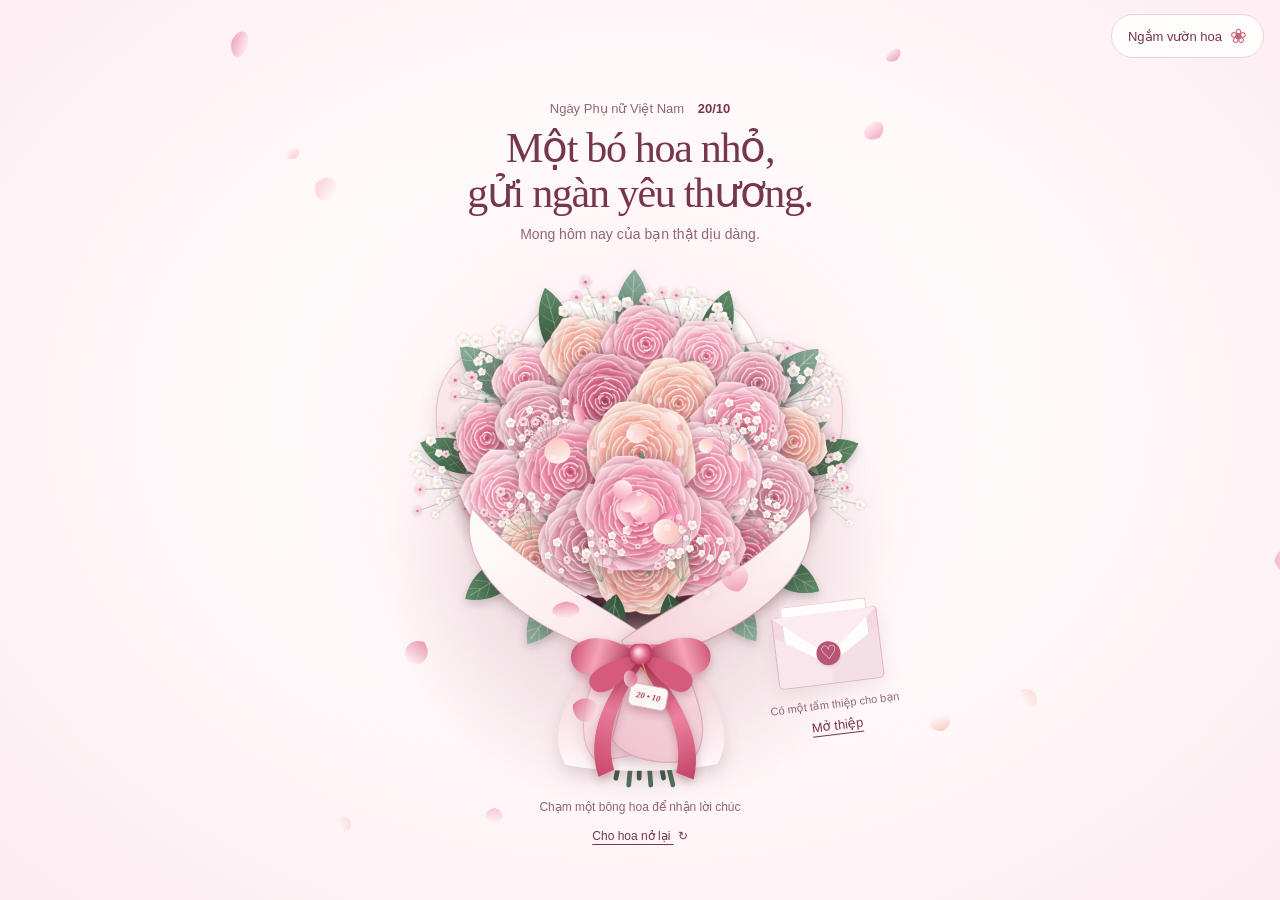
==== index.html @ 77598f20 "Initial commit" ====
<!DOCTYPE html>
<html lang="vi">
<head>
  <meta charset="UTF-8">
  <meta name="viewport" content="width=device-width, initial-scale=1.0">
  <meta name="theme-color" content="#fff8fa">
  <meta name="description" content="Một bó hoa và tấm thiệp nhỏ, gửi những lời chúc dịu dàng nhân ngày Phụ nữ Việt Nam 20/10.">
  <title>Một bó hoa dành tặng bạn · 20/10</title>
  <link rel="stylesheet" href="./style.css">
  <script src="./script.js" defer></script>
  <script src="./card.js" defer></script>
  <script src="./album.js" defer></script>
</head>
<body>
  <main>
    <a class="garden-link" href="./garden.html">Ngắm vườn hoa <span aria-hidden="true">❀</span></a>
    <canvas id="ambientPetalsCanvas" aria-hidden="true"></canvas>
    <header class="greeting">
      <p class="occasion">Ngày Phụ nữ Việt Nam <span>20/10</span></p>
      <h1>Một bó hoa nhỏ,<br>gửi ngàn yêu thương.</h1>
      <p class="greeting-caption">Mong hôm nay của bạn thật dịu dàng.</p>
    </header>

    <div class="gift-layout">
      <section class="scene-column" aria-label="Hoa và những lời chúc 20/10">


        <div class="gift-visuals">
          <div class="bouquet-composition">
            <div id="bouquetStageWrapper" role="button" tabindex="0"
              aria-label="Bó hoa hồng. Nhấn Enter để nhận lời chúc; dùng phím mũi tên để chọn bông hoa."
              aria-describedby="bouquetHint">
              <canvas id="bouquetCanvas" aria-hidden="true"></canvas>
            </div>
            <button class="envelope-button" id="openCard" type="button" aria-haspopup="dialog" aria-controls="greetingCard" aria-expanded="false" hidden>
              <span class="envelope" aria-hidden="true"><span class="envelope-letter">Gửi bạn</span><span class="envelope-seal">♡</span></span>
              <span class="envelope-caption">Có một tấm thiệp cho bạn</span>
              <span class="envelope-action">Mở thiệp</span>
            </button>
          </div>

        </div>

        <footer class="scene-footer">
          <p id="bouquetHint" class="bouquet-hint">Chạm một bông hoa để nhận lời chúc</p>
          <p id="roseWish" class="rose-wish" role="status" aria-live="polite" aria-atomic="true"></p>
          <button class="text-button" id="replayBloom" type="button">Cho hoa nở lại <span aria-hidden="true">↻</span></button>
        </footer>
      </section>

      <dialog id="greetingCard" class="card-dialog" aria-labelledby="cardTitle">
        <div class="letter-paper">
          <button class="close-button" id="closeCard" type="button" aria-label="Đóng thiệp">×</button>
          <div id="cardReading">
            <div class="letter-date" aria-label="Ngày 20 tháng 10"><span>20</span><span class="date-stem" aria-hidden="true"></span><span>10</span></div>
            <p class="letter-recipient">Gửi <span id="cardRecipient">bạn</span>,</p>
            <h2 id="cardTitle">Chúc bạn một ngày<br>thật nhiều yêu thương.</h2>
            <div class="letter-flower" aria-hidden="true">❀</div>
            <p id="cardMessage" class="letter-message"></p>
            <div class="letter-signoff"><p>Với thật nhiều thương mến,</p><p id="cardSender" class="letter-signature"></p></div>
            <div class="letter-fold" aria-hidden="true"></div>
            <div class="letter-actions"><button id="viewAlbum" class="text-button" type="button" aria-controls="memoryAlbum">Xem album kỷ niệm <span aria-hidden="true">♡</span></button><button id="editCard" class="text-button" type="button">Viết lời chúc riêng <span aria-hidden="true">✎</span></button></div>
          </div>
          <form id="cardEditor" hidden>
            <p class="editor-intro">Một tấm thiệp mang lời của bạn.</p>
            <h2 id="editorTitle" class="editor-title">Viết chút yêu thương</h2>
            <label for="recipientInput">Gửi đến</label>
            <input id="recipientInput" name="recipient" maxlength="60" required autocomplete="off">
            <label for="messageInput">Lời chúc 20/10</label>
            <textarea id="messageInput" name="message" rows="7" maxlength="1500" required></textarea>
            <label for="senderInput">Người gửi</label>
            <input id="senderInput" name="sender" maxlength="60" required autocomplete="off">
            <p class="editor-hint">Lời chúc được lưu trên trình duyệt này.</p>
            <div class="editor-actions"><button class="primary-button" type="submit">Lưu lời chúc</button><button class="text-button" id="cancelEdit" type="button">Hủy</button></div>
          </form>
          <p id="cardStatus" class="card-status" role="status" aria-live="polite"></p>
        </div>
      </dialog>
    </div>
    <section id="memoryAlbum" class="memory-album" aria-labelledby="albumTitle" hidden>
      <header class="album-heading">
        <p class="album-note">Một chút kỷ niệm, dành riêng cho bạn</p>
        <h2 id="albumTitle">Những khoảnh khắc thương yêu</h2>
        <button id="toggleAlbum" class="text-button" type="button" aria-expanded="false" aria-controls="albumPhotos">Xòe album <span aria-hidden="true">♡</span></button>
        <button id="editAlbum" class="text-button" type="button" aria-expanded="false" aria-controls="albumPhotos">Thay ảnh <span aria-hidden="true">✎</span></button>
      </header>
      <p id="albumEditHint" class="album-edit-hint" hidden>Chọn ảnh từ thiết bị của bạn, tối đa 20 MB mỗi ảnh. Ảnh được lưu trên trình duyệt này, không tự gửi sang thiết bị khác.</p>
      <p id="albumStatus" class="album-status" role="status" aria-live="polite" aria-atomic="true"></p>
      <div id="albumPhotos" class="album-photos">
        <figure class="portrait-card album-card">
          <div class="portrait-photo"><img src="./assets/portrait-placeholder.webp" alt="Ảnh kỷ niệm thứ nhất của người nhận thiệp" width="768" height="1024" decoding="async"></div>
          <figcaption><span class="portrait-dedication">Một nụ cười rất thương.</span><span class="portrait-date">Những ngày thật vui</span></figcaption>
          <div class="photo-actions" hidden>
            <button class="text-button change-photo" type="button" aria-label="Đổi ảnh thứ nhất">Đổi ảnh</button>
            <button class="text-button reset-photo" type="button" aria-label="Khôi phục ảnh thứ nhất" disabled>Ảnh ban đầu</button>
            <input class="photo-input" type="file" accept="image/*" aria-label="Chọn ảnh thứ nhất" hidden>
          </div>
        </figure>
        <figure class="portrait-card album-card">
          <div class="portrait-photo"><img src="./assets/portrait-placeholder.webp" alt="Ảnh kỷ niệm thứ hai của người nhận thiệp" width="768" height="1024" decoding="async" loading="lazy"></div>
          <figcaption><span class="portrait-dedication">Bình yên từ điều nhỏ.</span><span class="portrait-date">Một khoảnh khắc dịu dàng</span></figcaption>
          <div class="photo-actions" hidden>
            <button class="text-button change-photo" type="button" aria-label="Đổi ảnh thứ hai">Đổi ảnh</button>
            <button class="text-button reset-photo" type="button" aria-label="Khôi phục ảnh thứ hai" disabled>Ảnh ban đầu</button>
            <input class="photo-input" type="file" accept="image/*" aria-label="Chọn ảnh thứ hai" hidden>
          </div>
        </figure>
        <figure class="portrait-card album-card">
          <div class="portrait-photo"><img src="./assets/portrait-placeholder.webp" alt="Ảnh kỷ niệm thứ ba của người nhận thiệp" width="768" height="1024" decoding="async" loading="lazy"></div>
          <figcaption><span class="portrait-dedication">Mong bạn luôn rạng rỡ.</span><span class="portrait-date">Hôm nay và cả mai sau</span></figcaption>
          <div class="photo-actions" hidden>
            <button class="text-button change-photo" type="button" aria-label="Đổi ảnh thứ ba">Đổi ảnh</button>
            <button class="text-button reset-photo" type="button" aria-label="Khôi phục ảnh thứ ba" disabled>Ảnh ban đầu</button>
            <input class="photo-input" type="file" accept="image/*" aria-label="Chọn ảnh thứ ba" hidden>
          </div>
        </figure>
      </div>
      <p class="album-footnote">Có những điều nhỏ, nhớ lại vẫn thấy vui.</p>
    </section>
    <noscript><p class="noscript-message">Bật JavaScript để ngắm hoa nở và mở thiệp 20/10 nhé.</p></noscript>
  </main>
</body>
</html>
---- style.css ----
:root {
  --paper: #fffdfb;
  --blush: #fff8fa;
  --rose: #c7637d;
  --ink: #76364d;
  --muted: #916674;
  --line: #ecd3db;
  --bouquet-size: clamp(210px, calc(100dvh - 300px), 560px);
  color: var(--ink);
  font-family: "Segoe UI", Arial, sans-serif;
  font-synthesis: none;
}
* { box-sizing: border-box; }
[hidden] { display: none !important; }
html, body { margin: 0; min-width: 320px; min-height: 100%; }
body {
  background: radial-gradient(ellipse at 50% 46%, #fffdfd 0%, #fff9fa 47%, #fcecf1 100%);
  -webkit-tap-highlight-color: transparent;
}
button, input, textarea { font: inherit; }
button { color: inherit; cursor: pointer; touch-action: manipulation; }
button:focus-visible, a:focus-visible, [tabindex]:focus-visible, input:focus-visible, textarea:focus-visible {
  outline: 2px solid var(--ink); outline-offset: 5px;
}
main {
  min-height: 100vh; min-height: 100dvh;
  display: grid; align-content: center;
  position: relative; isolation: isolate;
  padding: max(72px, calc(env(safe-area-inset-top) + 64px)) clamp(16px, 3vw, 48px) max(16px, env(safe-area-inset-bottom));
}
.garden-link {
  position: absolute; top: max(14px, env(safe-area-inset-top));
  right: max(16px, env(safe-area-inset-right)); z-index: 4;
  display: inline-flex; align-items: center; gap: 8px;
  min-height: 44px; padding: 10px 16px; border: 1px solid var(--line); border-radius: 24px;
  background: var(--paper); color: var(--ink); font-size: 13px; text-decoration: none;
}
.garden-link:hover { background: #fae7ef; }
.garden-link span { color: var(--rose); font-size: 20px; line-height: 1; }
.gift-layout {
  width: min(100%, 1040px); margin-inline: auto;
  display: grid; grid-template-columns: minmax(0, 1fr); align-items: start;
  gap: 32px clamp(28px, 4vw, 60px);
}
.scene-column { min-width: 0; display: flex; flex-direction: column; align-items: center; }
.gift-visuals {
  width: 100%; margin: 4px auto 0; display: grid; place-items: center;
}
.portrait-card {
  position: relative; min-width: 0; width: 100%; max-width: 275px;
  justify-self: center; margin: 0; padding: 10px 10px 0;
  background: var(--paper); border: 1px solid #ecd3db99;
  box-shadow: 0 14px 40px #76364d10, 0 2px 7px #76364d08;
  transform-origin: top left;
}
.portrait-photo { overflow: hidden; aspect-ratio: 3 / 4; background: #f3e4e5; }
.portrait-photo img { display: block; width: 100%; height: 100%; object-fit: cover; object-position: center; }
.portrait-card figcaption { padding: 19px 6px 20px; text-align: center; }
.portrait-dedication { display: block; font: italic clamp(16px, 1.6vw, 21px)/1.45 "Palatino Linotype", Georgia, serif; text-wrap: pretty; }
.portrait-date { display: block; color: var(--muted); margin-top: 11px; font-size: 10px; line-height: 1.6; }
main::before {
  content: ''; position: absolute; left: 50%; top: 52%; z-index: -1;
  width: min(90vw, 700px); aspect-ratio: 1;
  transform: translate(-50%, -50%); border-radius: 50%;
  background: radial-gradient(circle, rgba(252, 210, 223, .45), rgba(254, 235, 242, .16) 57%, transparent 73%);
  filter: blur(26px); pointer-events: none;
}
.greeting { width: fit-content; max-width: 100%; margin: 0 auto 8px; transform-origin: top left; position: relative; z-index: 1; text-align: center; }
.occasion { margin: 0 0 10px; font-size: 13px; color: var(--muted); }
.occasion span { margin-left: 10px; color: var(--ink); font-weight: 600; }
h1, h2, .letter-recipient { font-family: "Palatino Linotype", "Book Antiqua", Palatino, Georgia, serif; font-weight: 400; }
h1 { margin: 0; font-size: clamp(28px, 3.4vw, 42px); line-height: 1.08; letter-spacing: -1.3px; }
.greeting-caption { font-size: 14px; color: var(--muted); margin: 10px 0 0; }
.bouquet-composition {
  position: relative; min-width: 0; margin: -12px auto -8px;
  width: min(100%, var(--bouquet-size));
  transform-origin: top left;
}
#bouquetStageWrapper {
  position: relative; width: 100%; aspect-ratio: 1; border-radius: 45%;
  cursor: pointer; touch-action: manipulation;
  animation: bouquet-entrance 1.15s cubic-bezier(.16, 1, .3, 1) both;
}
#bouquetCanvas { width: 100%; height: 100%; display: block; }
.envelope-button {
  position: absolute; right: 8px; top: 66%; width: clamp(126px, 29%, 164px);
  padding: 0; border: 0; background: transparent; text-align: center;
  transform: rotate(-7deg); animation: envelope-arrival .8s cubic-bezier(.2,.8,.2,1) both;
}
.envelope {
  position: relative; display: block; width: 106px; height: 72px; margin: 0 auto 12px;
  background: #f5d9e2; border: 1px solid #e3b5c4; border-radius: 2px 2px 5px 5px;
  box-shadow: 0 8px 18px #76364d18;
}
.envelope::before {
  content: ''; position: absolute; inset: 0; z-index: 2;
  background: linear-gradient(32deg, #f9e6ec 49%, transparent 50%) left / 51% 100% no-repeat,
              linear-gradient(-32deg, #f5dfe7 49%, transparent 50%) right / 51% 100% no-repeat;
  border-radius: inherit;
}
.envelope::after {
  content: ''; position: absolute; inset: -1px -1px 0; z-index: 3;
  background: #fcebf0; clip-path: polygon(0 0, 100% 0, 50% 61%);
  transform-origin: top; transition: transform .4s ease;
}
.envelope-letter {
  position: absolute; inset: -11px 9px 9px; padding: 12px 0 0;
  background: var(--paper); border: 1px solid var(--line);
  font-family: Georgia, serif; font-style: italic; font-size: 13px;
  transition: transform .4s ease;
}
.envelope-seal {
  position: absolute; left: calc(50% - 12px); top: 28px; z-index: 4;
  width: 24px; height: 24px; border-radius: 50%; background: #b85575;
  color: #fff6f8; font: 19px/24px Georgia, serif; box-shadow: 0 2px 3px #76364d22;
}
.envelope-caption, .envelope-action { display: block; font-size: 11px; line-height: 1.5; }
.envelope-caption { color: var(--muted); }
.envelope-action { font-size: 13px; text-decoration: underline; text-underline-offset: 4px; margin-top: 3px; }
@media (hover: hover) {
  .envelope-button:hover .envelope-letter { transform: translateY(-7px); }
  .envelope-button:hover .envelope::after { transform: rotateX(35deg); }
}
.scene-footer { transform-origin: top left; width: min(100%, 540px); margin-top: 6px; text-align: center; position: relative; z-index: 1; }
.bouquet-hint { font-size: 12px; color: var(--muted); margin: 0; }
.rose-wish { font: italic 17px/1.6 Georgia, serif; margin: 6px auto 2px; max-width: 440px; min-height: 54px; text-wrap: pretty; }
.rose-wish:empty { min-height: 0; margin: 0; }
.rose-wish.is-new { animation: wish-arrival .4s ease both; }
.text-button { border: 0; background: transparent; padding: 12px 8px; font-size: 12px; text-decoration: underline; text-underline-offset: 4px; }
.text-button span { display: inline-block; margin-left: 4px; text-decoration: none; }
#replayBloom { margin-top: 3px; }
#ambientPetalsCanvas { position: fixed; inset: 0; width: 100%; height: 100%; display: block; pointer-events: none; z-index: 2; }
.card-dialog {
  position: relative; z-index: 3; inset: auto; justify-self: center; align-self: start;
  width: min(100%, 620px); min-width: 0; max-width: none; max-height: none; margin: 0;
  padding: 0; border: 0; border-radius: 5px; color: var(--ink);
  background: var(--paper); box-shadow: 0 20px 70px #76364d14, 0 2px 8px #76364d0d;
  overflow: visible; scroll-margin-block: 24px;
}
.card-dialog[open] { animation: letter-open .45s .4s cubic-bezier(.16,1,.3,1) both; }
.letter-paper { position: relative; padding: 18px 30px 10px; background: linear-gradient(90deg, transparent 49.7%, #eedde33b 50%, transparent 50.3%), var(--paper); }
.letter-paper::before { content: ''; position: absolute; inset: 10px; border: 1px solid #ecd3db99; border-radius: 2px; pointer-events: none; }
.close-button { position: absolute; right: 15px; top: 14px; z-index: 1; width: 36px; height: 36px; background: transparent; border: 0; border-radius: 50%; font-size: 25px; font-weight: 300; }
.close-button:hover { background: #f9eaf0; }
.letter-date { display: flex; align-items: center; justify-content: center; gap: 13px; font: 28px/1.1 Georgia, serif; color: var(--rose); margin: 0 0 10px; }
.date-stem { width: 1px; height: 32px; background: var(--line); transform: rotate(25deg); }
.letter-recipient { margin: 0 0 10px; font-size: 19px; overflow-wrap: anywhere; }
#cardTitle { margin: 0; font-size: 31px; line-height: 1.2; letter-spacing: -.6px; }
.letter-flower { text-align: center; font: 29px/1 Georgia, serif; color: var(--rose); margin: 6px 0 8px; }
.letter-message { white-space: pre-wrap; overflow-wrap: anywhere; font-size: 14px; line-height: 1.65; margin: 0; }
.message-paragraph { display: block; }
.message-paragraph + .message-paragraph { margin-top: 12px; }
.letter-signoff { margin-top: 10px; text-align: right; }
.letter-signoff > p:first-child { margin: 0 0 3px; font-size: 12px; color: var(--muted); }
.letter-signature { font: italic 23px/1.4 "Palatino Linotype", Georgia, serif; margin: 0; overflow-wrap: anywhere; }
.letter-fold { height: 1px; margin: 8px -30px 2px; background: #ecd3db77; box-shadow: 0 1px 2px #76364d08; }
.letter-actions { text-align: center; }
.letter-actions .text-button { padding-block: 8px; }
.card-status { font-size: 12px; color: var(--muted); text-align: center; margin: 0; line-height: 1.6; }
.card-status:not(:empty) { padding: 8px 0; }
.editor-intro { margin: 10px 0; font-size: 12px; color: var(--muted); }
.editor-title { font-size: 27px; line-height: 1.2; margin: 0 0 26px; }
#cardEditor label { display: block; font-size: 13px; margin: 18px 0 8px; }
#cardEditor input, #cardEditor textarea { width: 100%; border: 1px solid #dcb8c5; border-radius: 5px; background: #fff9fb; color: var(--ink); padding: 11px 12px; font-size: 14px; line-height: 1.6; }
#cardEditor textarea { resize: vertical; min-height: 150px; }
.editor-hint { font-size: 11px; color: var(--muted); line-height: 1.7; margin-top: 14px; }
.editor-actions { display: flex; align-items: center; gap: 16px; margin: 20px 0 10px; }
.primary-button { border: 1px solid var(--ink); border-radius: 5px; padding: 12px 20px; font-size: 13px; background: var(--ink); color: var(--paper); }
.noscript-message { text-align: center; font-size: 14px; }
/* The album is a second chapter, revealed only after the letter is opened. */
.memory-album {
  position: relative; z-index: 3; width: min(100%, 850px); min-width: 0;
  margin: clamp(32px, 4vw, 54px) auto 8px; text-align: center; scroll-margin-top: 32px;
  opacity: 0; transform: translateY(24px);
  transition: opacity .8s ease, transform .8s cubic-bezier(.2,.8,.2,1);
}
.memory-album.is-revealed { opacity: 1; transform: none; }
.album-heading { margin-bottom: 26px; }
.album-note { color: var(--muted); font-size: 12px; line-height: 1.7; margin: 0 0 12px; }
#albumTitle { font-size: clamp(26px, 3vw, 34px); line-height: 1.25; margin: 0 0 8px; letter-spacing: -.5px; }
.album-photos { display: grid; grid-template-columns: minmax(0, 1fr); gap: 28px; padding: 18px 18px 14px; }
.album-card { grid-area: 1 / 1; width: min(100%, 230px); max-width: none; transform-origin: center; }
.album-card:nth-child(1) { z-index: 3; transform: rotate(-3deg); }
.album-card:nth-child(2) { z-index: 2; transform: translate(12px, -6px) rotate(7deg); }
.album-card:nth-child(3) { z-index: 1; transform: translate(-12px, -10px) rotate(-9deg); }
.album-card .portrait-dedication { font-size: 17px; }
.album-card figcaption { padding: 16px 4px 18px; }
.album-card .portrait-date { margin-top: 8px; }
.album-edit-hint, .album-status { max-width: 520px; margin: 0 auto 16px; color: var(--muted); font-size: 12px; line-height: 1.7; }
.album-status:empty { display: none; }
.photo-actions { display: flex; justify-content: center; flex-wrap: wrap; gap: 0 4px; padding: 0 0 8px; }
.photo-actions .text-button { min-height: 44px; padding: 10px 6px; }
.photo-actions button:disabled { opacity: .5; cursor: default; }
.album-card[aria-busy="true"] .portrait-photo { opacity: .65; }
.memory-album.is-spread .album-photos { grid-template-columns: repeat(3, minmax(0, 1fr)); }
.memory-album.is-spread .album-card { grid-area: auto; transform: rotate(var(--photo-angle)); animation: photo-unfold .65s cubic-bezier(.2,.8,.2,1) both; }
.memory-album.is-spread .album-card:nth-child(1) { --photo-angle: -4deg; }
.memory-album.is-spread .album-card:nth-child(2) { --photo-angle: 2deg; animation-delay: .13s; }
.memory-album.is-spread .album-card:nth-child(3) { --photo-angle: -2deg; animation-delay: .26s; }
.album-footnote { margin: 22px 0 0; color: var(--muted); font: italic 15px/1.7 Georgia, serif; }
@keyframes photo-unfold {
  from { opacity: 0; transform: translateY(22px) rotate(0); }
  to { opacity: 1; transform: translateY(0) rotate(var(--photo-angle)); }
}
@media (min-width: 1100px) {
  body.card-open .gift-layout { grid-template-columns: minmax(0, 1fr) minmax(400px, 470px); align-items: center; }
  body.card-open .bouquet-composition { width: min(100%, var(--bouquet-size)); }
  body.card-open .envelope-button { right: 0; width: 126px; }
  body.card-open .envelope { width: 88px; height: 60px; }
  body.card-open .envelope-seal { top: 22px; }
  body.card-open .envelope-caption { font-size: 10px; }
  body.card-open .envelope-action { font-size: 12px; }
  body.card-open .card-dialog { width: 100%; }
}
@media (min-width: 601px) and (max-width: 1099px) {
  body.card-open .bouquet-composition { width: min(100%, var(--bouquet-size)); }
}
@media (max-width: 600px) {
  .occasion { font-size: 12px; margin-bottom: 8px; }
  .greeting { margin-bottom: 6px; }
  .greeting-caption { font-size: 12px; margin-top: 8px; }
  .gift-visuals { margin-top: 2px; }
  .bouquet-composition { margin-top: 0; margin-bottom: 4px; width: min(100%, var(--bouquet-size)); }
  .envelope-button { right: 6px; top: 68%; width: 130px; }
  .envelope { width: 88px; height: 60px; margin-bottom: 9px; }
  .envelope-seal { top: 22px; }
  .envelope-caption { font-size: 10px; }
  .envelope-action { font-size: 12px; }
  .rose-wish { font-size: 16px; padding: 0 10px; }
  .letter-paper { padding: 18px 24px 10px; }
  .letter-fold { margin-left: -24px; margin-right: -24px; }
  #cardTitle { font-size: 29px; }
  .memory-album.is-spread .album-photos { grid-template-columns: minmax(0, 1fr); gap: 32px; }
}
@keyframes bouquet-entrance { from { opacity: 0; transform: translateY(18px) scale(.92); } to { opacity: 1; transform: translateY(0) scale(1); } }
@keyframes envelope-arrival { from { opacity: 0; transform: translateY(14px) rotate(-12deg); } to { opacity: 1; transform: translateY(0) rotate(-7deg); } }
@keyframes letter-open { from { opacity: 0; transform: translateY(16px); } to { opacity: 1; transform: translateY(0); } }
@keyframes wish-arrival { from { opacity: 0; transform: translateY(5px); } to { opacity: 1; transform: translateY(0); } }
@media (prefers-reduced-motion: reduce) {
  *, *::before, *::after { animation: none !important; transition: none !important; scroll-behavior: auto !important; }
}
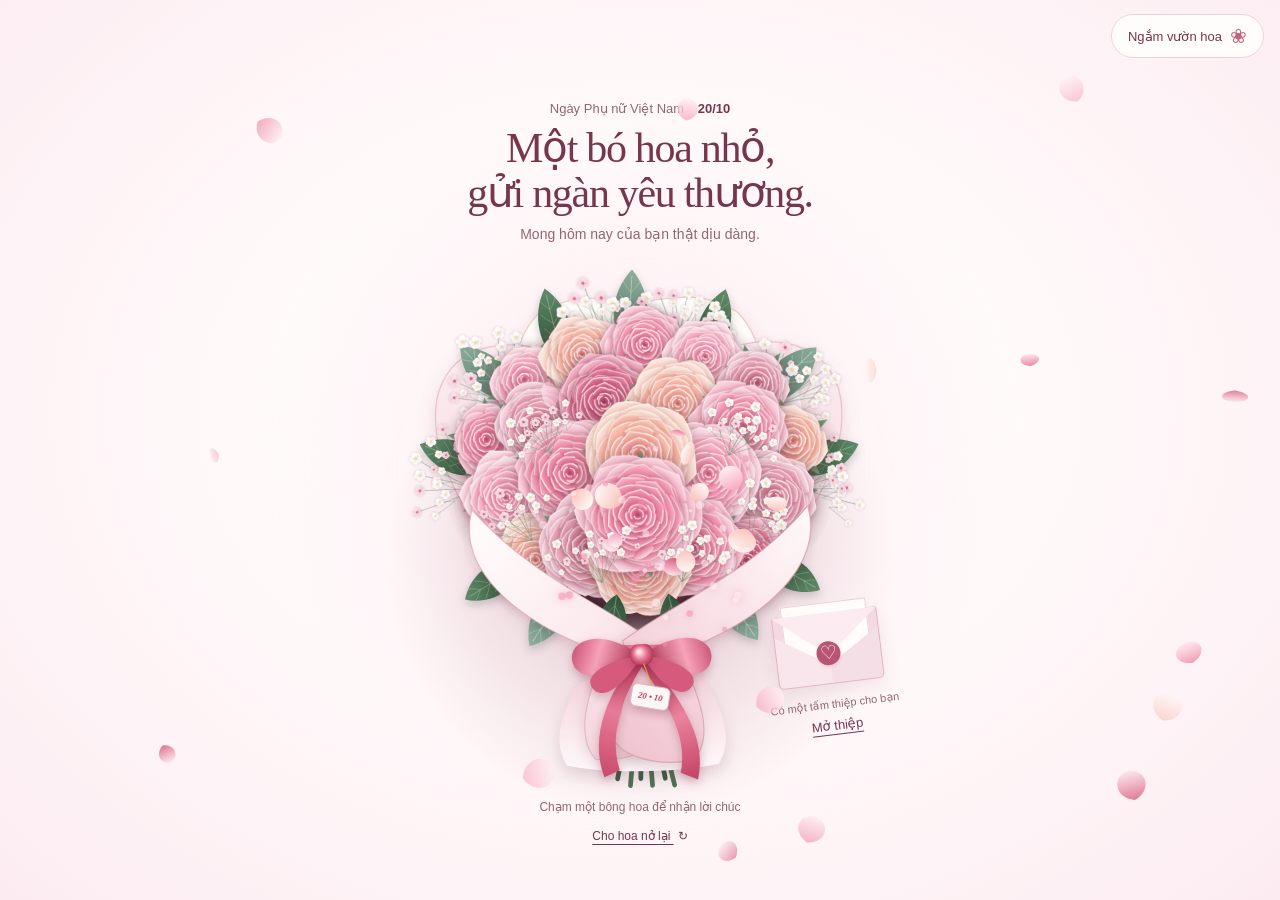
==== commit 7a4f07ff: "a a" ====
--- a/index.html
+++ b/index.html
@@ -53,8 +53,8 @@
           <button class="close-button" id="closeCard" type="button" aria-label="Đóng thiệp">×</button>
           <div id="cardReading">
             <div class="letter-date" aria-label="Ngày 20 tháng 10"><span>20</span><span class="date-stem" aria-hidden="true"></span><span>10</span></div>
-            <p class="letter-recipient">Gửi <span id="cardRecipient">bạn</span>,</p>
-            <h2 id="cardTitle">Chúc bạn một ngày<br>thật nhiều yêu thương.</h2>
+            <p class="letter-recipient">Gửi <span id="cardRecipient">em</span>,</p>
+            <h2 id="cardTitle">Chúc em một ngày<br>thật nhiều yêu thương.</h2>
             <div class="letter-flower" aria-hidden="true">❀</div>
             <p id="cardMessage" class="letter-message"></p>
             <div class="letter-signoff"><p>Với thật nhiều thương mến,</p><p id="cardSender" class="letter-signature"></p></div>
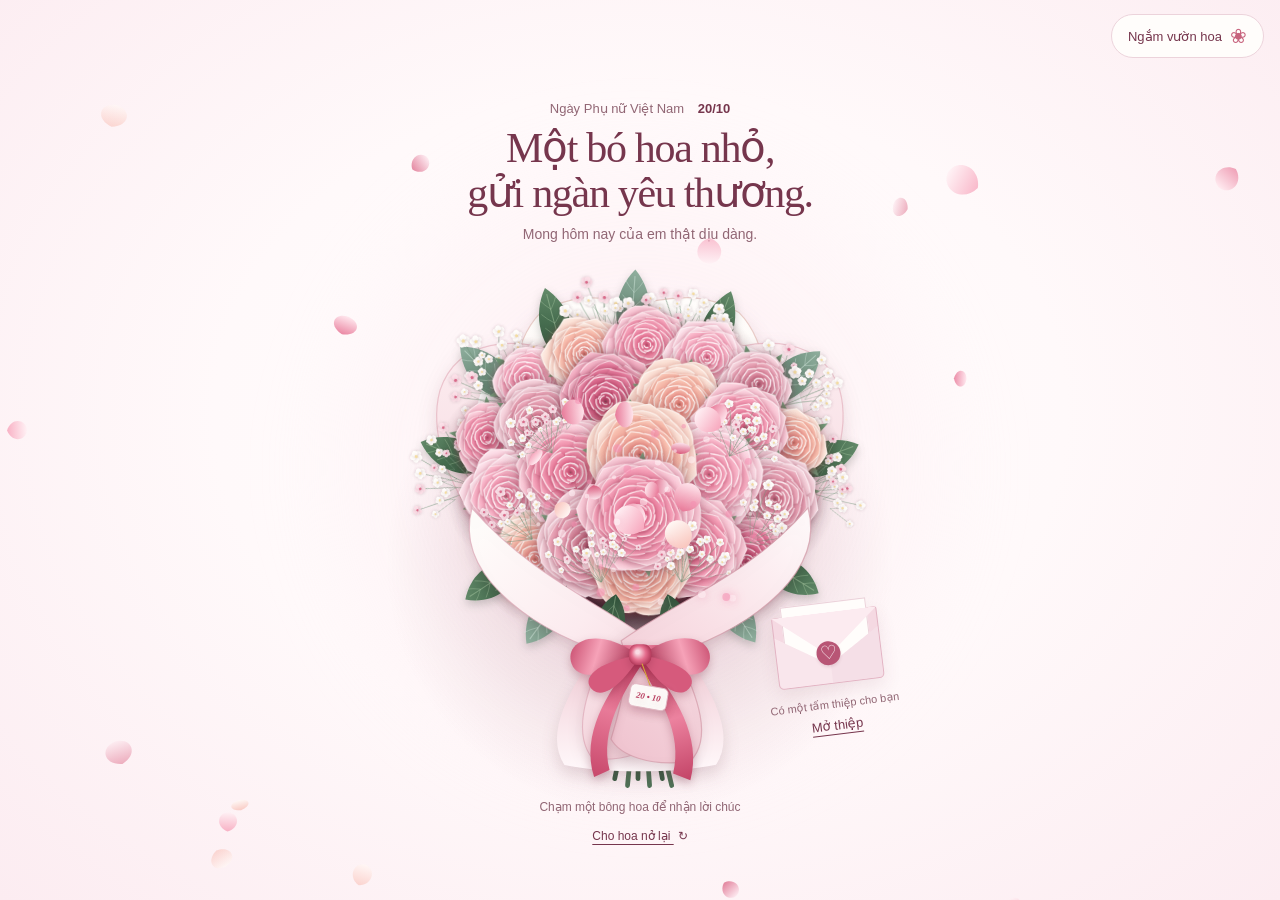
==== commit f29e1006: "b b" ====
--- a/index.html
+++ b/index.html
@@ -18,7 +18,7 @@
     <header class="greeting">
       <p class="occasion">Ngày Phụ nữ Việt Nam <span>20/10</span></p>
       <h1>Một bó hoa nhỏ,<br>gửi ngàn yêu thương.</h1>
-      <p class="greeting-caption">Mong hôm nay của bạn thật dịu dàng.</p>
+      <p class="greeting-caption">Mong hôm nay của em thật dịu dàng.</p>
     </header>
 
     <div class="gift-layout">
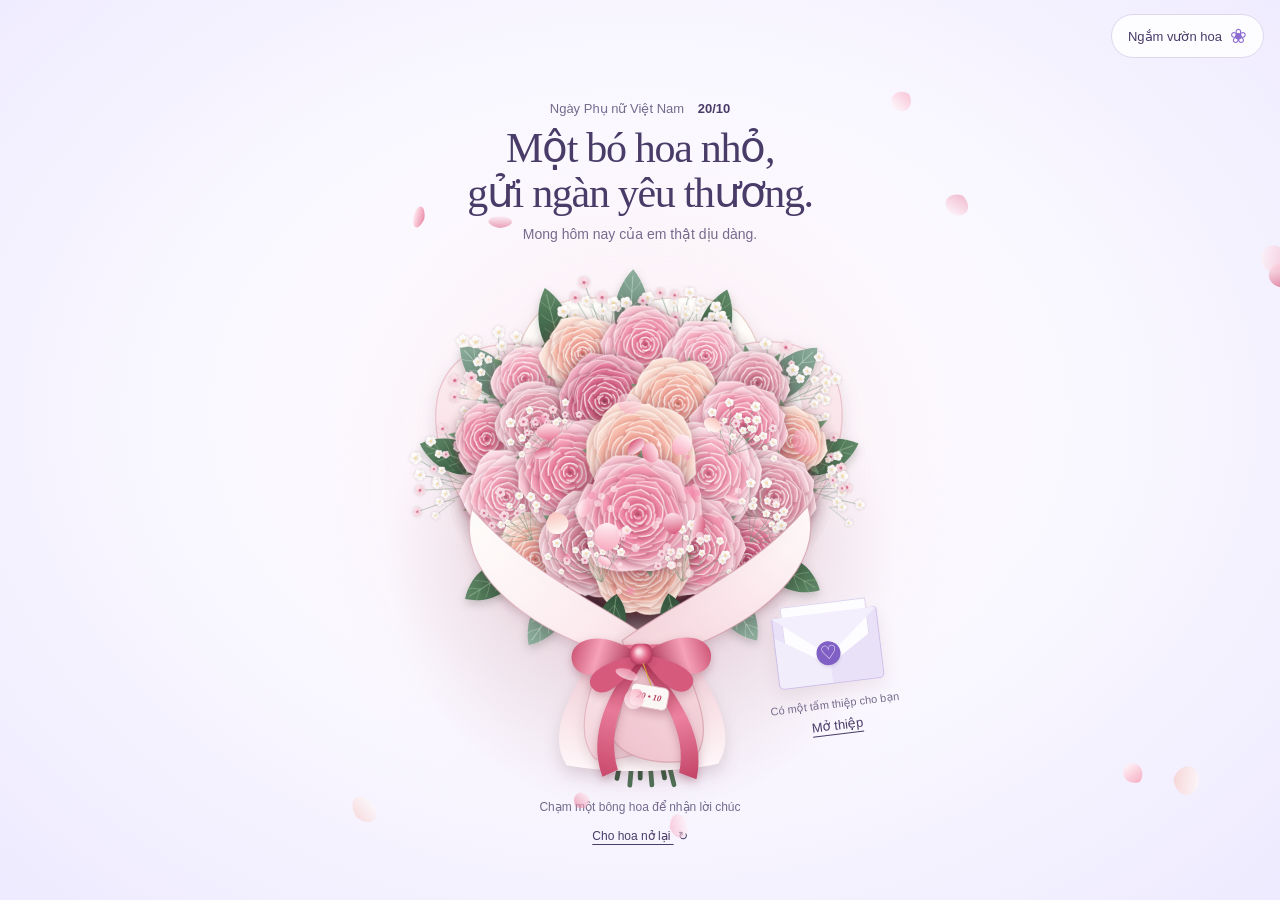
==== commit d8a4880b: "a a" ====
--- a/index.html
+++ b/index.html
@@ -3,7 +3,7 @@
 <head>
   <meta charset="UTF-8">
   <meta name="viewport" content="width=device-width, initial-scale=1.0">
-  <meta name="theme-color" content="#fff8fa">
+  <meta name="theme-color" content="#f8f5ff">
   <meta name="description" content="Một bó hoa và tấm thiệp nhỏ, gửi những lời chúc dịu dàng nhân ngày Phụ nữ Việt Nam 20/10.">
   <title>Một bó hoa dành tặng bạn · 20/10</title>
   <link rel="stylesheet" href="./style.css">
--- a/style.css
+++ b/style.css
@@ -1,10 +1,10 @@
 :root {
-  --paper: #fffdfb;
-  --blush: #fff8fa;
-  --rose: #c7637d;
-  --ink: #76364d;
-  --muted: #916674;
-  --line: #ecd3db;
+  --paper: #fdfcff;
+  --blush: #f8f5ff;
+  --rose: #8b6bd1;
+  --ink: #493c68;
+  --muted: #756b8d;
+  --line: #ded6ef;
   --bouquet-size: clamp(210px, calc(100dvh - 300px), 560px);
   color: var(--ink);
   font-family: "Segoe UI", Arial, sans-serif;
@@ -14,7 +14,7 @@
 [hidden] { display: none !important; }
 html, body { margin: 0; min-width: 320px; min-height: 100%; }
 body {
-  background: radial-gradient(ellipse at 50% 46%, #fffdfd 0%, #fff9fa 47%, #fcecf1 100%);
+  background: radial-gradient(ellipse at 50% 46%, #fefeff 0%, #faf8ff 48%, #eeeaff 100%);
   -webkit-tap-highlight-color: transparent;
 }
 button, input, textarea { font: inherit; }
@@ -35,7 +35,7 @@
   min-height: 44px; padding: 10px 16px; border: 1px solid var(--line); border-radius: 24px;
   background: var(--paper); color: var(--ink); font-size: 13px; text-decoration: none;
 }
-.garden-link:hover { background: #fae7ef; }
+.garden-link:hover { background: #eee8ff; }
 .garden-link span { color: var(--rose); font-size: 20px; line-height: 1; }
 .gift-layout {
   width: min(100%, 1040px); margin-inline: auto;
@@ -89,18 +89,18 @@
 }
 .envelope {
   position: relative; display: block; width: 106px; height: 72px; margin: 0 auto 12px;
-  background: #f5d9e2; border: 1px solid #e3b5c4; border-radius: 2px 2px 5px 5px;
+  background: #e9e1f8; border: 1px solid #cfc1e9; border-radius: 2px 2px 5px 5px;
   box-shadow: 0 8px 18px #76364d18;
 }
 .envelope::before {
   content: ''; position: absolute; inset: 0; z-index: 2;
-  background: linear-gradient(32deg, #f9e6ec 49%, transparent 50%) left / 51% 100% no-repeat,
-              linear-gradient(-32deg, #f5dfe7 49%, transparent 50%) right / 51% 100% no-repeat;
+  background: linear-gradient(32deg, #f2edfb 49%, transparent 50%) left / 51% 100% no-repeat,
+              linear-gradient(-32deg, #e9e1f8 49%, transparent 50%) right / 51% 100% no-repeat;
   border-radius: inherit;
 }
 .envelope::after {
   content: ''; position: absolute; inset: -1px -1px 0; z-index: 3;
-  background: #fcebf0; clip-path: polygon(0 0, 100% 0, 50% 61%);
+  background: #f3effc; clip-path: polygon(0 0, 100% 0, 50% 61%);
   transform-origin: top; transition: transform .4s ease;
 }
 .envelope-letter {
@@ -111,8 +111,8 @@
 }
 .envelope-seal {
   position: absolute; left: calc(50% - 12px); top: 28px; z-index: 4;
-  width: 24px; height: 24px; border-radius: 50%; background: #b85575;
-  color: #fff6f8; font: 19px/24px Georgia, serif; box-shadow: 0 2px 3px #76364d22;
+  width: 24px; height: 24px; border-radius: 50%; background: #8060c4;
+  color: #fbf9ff; font: 19px/24px Georgia, serif; box-shadow: 0 2px 3px #493c6822;
 }
 .envelope-caption, .envelope-action { display: block; font-size: 11px; line-height: 1.5; }
 .envelope-caption { color: var(--muted); }
@@ -141,7 +141,7 @@
 .letter-paper { position: relative; padding: 18px 30px 10px; background: linear-gradient(90deg, transparent 49.7%, #eedde33b 50%, transparent 50.3%), var(--paper); }
 .letter-paper::before { content: ''; position: absolute; inset: 10px; border: 1px solid #ecd3db99; border-radius: 2px; pointer-events: none; }
 .close-button { position: absolute; right: 15px; top: 14px; z-index: 1; width: 36px; height: 36px; background: transparent; border: 0; border-radius: 50%; font-size: 25px; font-weight: 300; }
-.close-button:hover { background: #f9eaf0; }
+.close-button:hover { background: #f0ebfa; }
 .letter-date { display: flex; align-items: center; justify-content: center; gap: 13px; font: 28px/1.1 Georgia, serif; color: var(--rose); margin: 0 0 10px; }
 .date-stem { width: 1px; height: 32px; background: var(--line); transform: rotate(25deg); }
 .letter-recipient { margin: 0 0 10px; font-size: 19px; overflow-wrap: anywhere; }
@@ -161,7 +161,7 @@
 .editor-intro { margin: 10px 0; font-size: 12px; color: var(--muted); }
 .editor-title { font-size: 27px; line-height: 1.2; margin: 0 0 26px; }
 #cardEditor label { display: block; font-size: 13px; margin: 18px 0 8px; }
-#cardEditor input, #cardEditor textarea { width: 100%; border: 1px solid #dcb8c5; border-radius: 5px; background: #fff9fb; color: var(--ink); padding: 11px 12px; font-size: 14px; line-height: 1.6; }
+#cardEditor input, #cardEditor textarea { width: 100%; border: 1px solid #d2c7e7; border-radius: 5px; background: #fbf9ff; color: var(--ink); padding: 11px 12px; font-size: 14px; line-height: 1.6; }
 #cardEditor textarea { resize: vertical; min-height: 150px; }
 .editor-hint { font-size: 11px; color: var(--muted); line-height: 1.7; margin-top: 14px; }
 .editor-actions { display: flex; align-items: center; gap: 16px; margin: 20px 0 10px; }
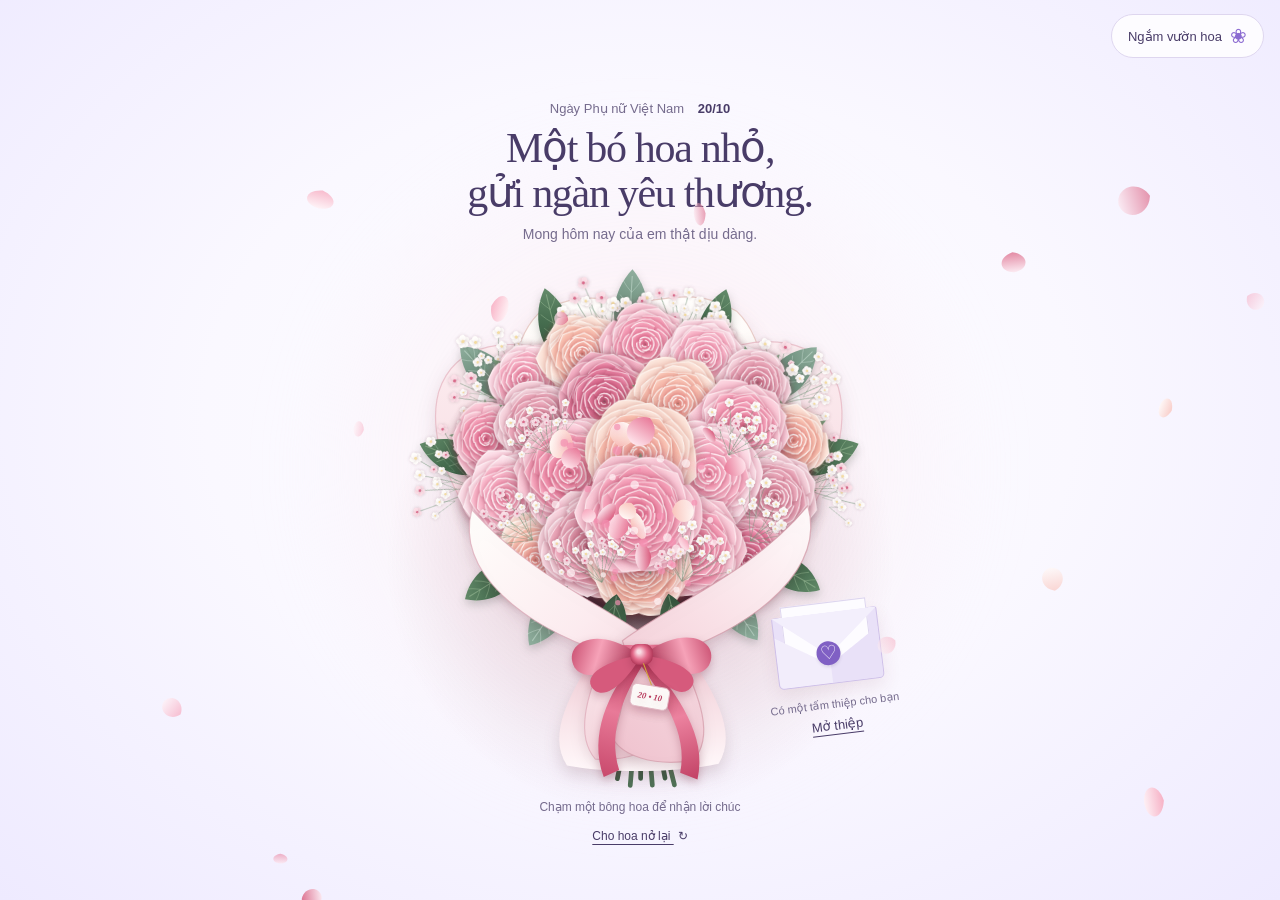
==== commit d4157f50: "a a" ====
--- a/index.html
+++ b/index.html
@@ -88,7 +88,7 @@
       <p id="albumStatus" class="album-status" role="status" aria-live="polite" aria-atomic="true"></p>
       <div id="albumPhotos" class="album-photos">
         <figure class="portrait-card album-card">
-          <div class="portrait-photo"><img src="./assets/portrait-placeholder.webp" alt="Ảnh kỷ niệm thứ nhất của người nhận thiệp" width="768" height="1024" decoding="async"></div>
+          <div class="portrait-photo"><img src="./assets/img1.jfif" alt="Ảnh kỷ niệm thứ nhất của người nhận thiệp" width="768" height="1024" decoding="async"></div>
           <figcaption><span class="portrait-dedication">Một nụ cười rất thương.</span><span class="portrait-date">Những ngày thật vui</span></figcaption>
           <div class="photo-actions" hidden>
             <button class="text-button change-photo" type="button" aria-label="Đổi ảnh thứ nhất">Đổi ảnh</button>
@@ -97,7 +97,7 @@
           </div>
         </figure>
         <figure class="portrait-card album-card">
-          <div class="portrait-photo"><img src="./assets/portrait-placeholder.webp" alt="Ảnh kỷ niệm thứ hai của người nhận thiệp" width="768" height="1024" decoding="async" loading="lazy"></div>
+          <div class="portrait-photo"><img src="./assets/img2.jfif" alt="Ảnh kỷ niệm thứ hai của người nhận thiệp" width="768" height="1024" decoding="async" loading="lazy"></div>
           <figcaption><span class="portrait-dedication">Bình yên từ điều nhỏ.</span><span class="portrait-date">Một khoảnh khắc dịu dàng</span></figcaption>
           <div class="photo-actions" hidden>
             <button class="text-button change-photo" type="button" aria-label="Đổi ảnh thứ hai">Đổi ảnh</button>
@@ -106,8 +106,8 @@
           </div>
         </figure>
         <figure class="portrait-card album-card">
-          <div class="portrait-photo"><img src="./assets/portrait-placeholder.webp" alt="Ảnh kỷ niệm thứ ba của người nhận thiệp" width="768" height="1024" decoding="async" loading="lazy"></div>
-          <figcaption><span class="portrait-dedication">Mong bạn luôn rạng rỡ.</span><span class="portrait-date">Hôm nay và cả mai sau</span></figcaption>
+          <div class="portrait-photo"><img src="./assets/img3.jfif" alt="Ảnh kỷ niệm thứ ba của người nhận thiệp" width="768" height="1024" decoding="async" loading="lazy"></div>
+          <figcaption><span class="portrait-dedication">Mong em luôn rạng rỡ.</span><span class="portrait-date">Hôm nay và cả mai sau</span></figcaption>
           <div class="photo-actions" hidden>
             <button class="text-button change-photo" type="button" aria-label="Đổi ảnh thứ ba">Đổi ảnh</button>
             <button class="text-button reset-photo" type="button" aria-label="Khôi phục ảnh thứ ba" disabled>Ảnh ban đầu</button>
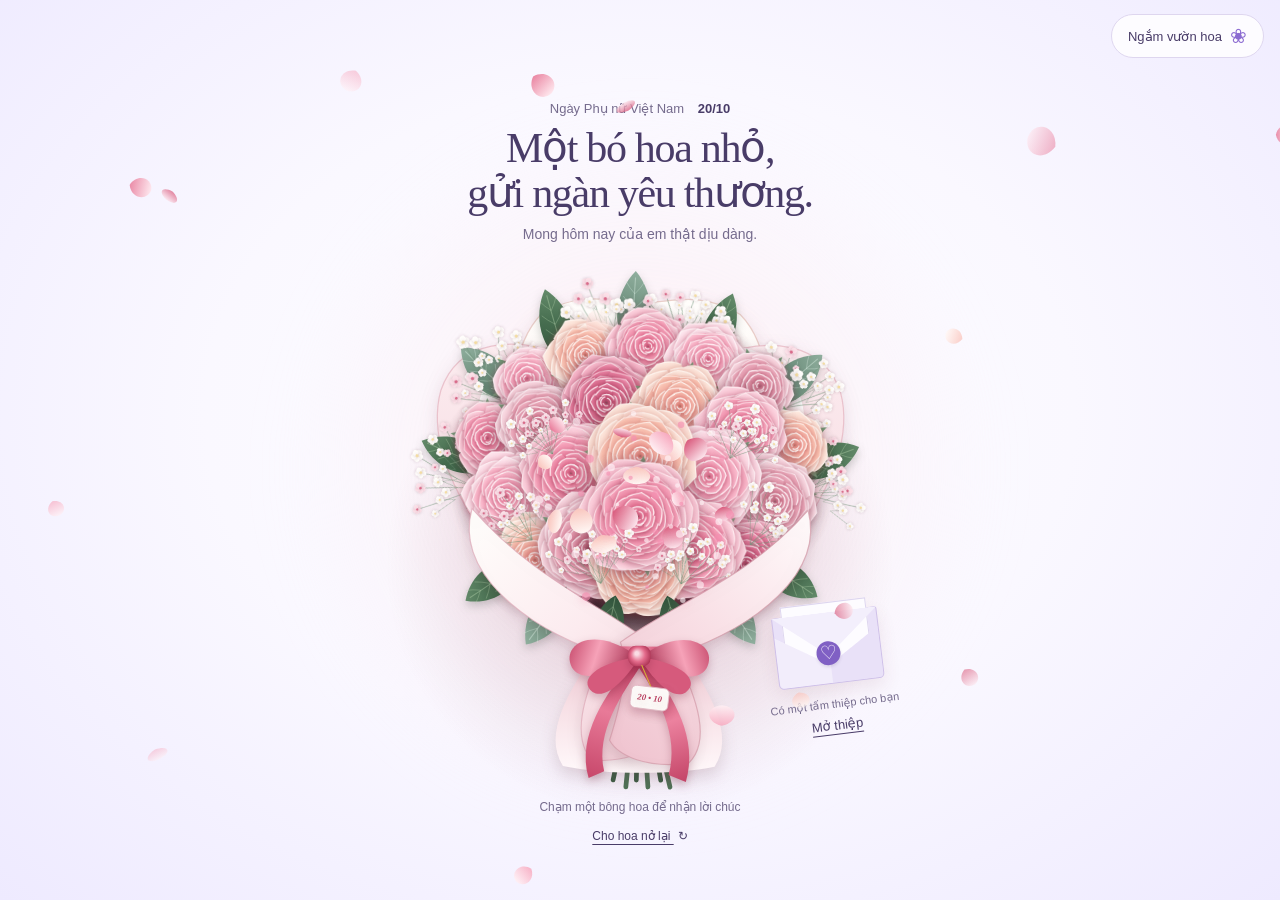
==== commit ceef2994: "a a" ====
--- a/index.html
+++ b/index.html
@@ -53,7 +53,7 @@
           <button class="close-button" id="closeCard" type="button" aria-label="Đóng thiệp">×</button>
           <div id="cardReading">
             <div class="letter-date" aria-label="Ngày 20 tháng 10"><span>20</span><span class="date-stem" aria-hidden="true"></span><span>10</span></div>
-            <p class="letter-recipient">Gửi <span id="cardRecipient">em</span>,</p>
+            <p class="letter-recipient">Gửi <span id="cardRecipient">Hòa em yêu</span>,</p>
             <h2 id="cardTitle">Chúc em một ngày<br>thật nhiều yêu thương.</h2>
             <div class="letter-flower" aria-hidden="true">❀</div>
             <p id="cardMessage" class="letter-message"></p>
@@ -62,7 +62,7 @@
             <div class="letter-actions"><button id="viewAlbum" class="text-button" type="button" aria-controls="memoryAlbum">Xem album kỷ niệm <span aria-hidden="true">♡</span></button><button id="editCard" class="text-button" type="button">Viết lời chúc riêng <span aria-hidden="true">✎</span></button></div>
           </div>
           <form id="cardEditor" hidden>
-            <p class="editor-intro">Một tấm thiệp mang lời của bạn.</p>
+            <p class="editor-intro">Một tấm thiệp mang lời của em.</p>
             <h2 id="editorTitle" class="editor-title">Viết chút yêu thương</h2>
             <label for="recipientInput">Gửi đến</label>
             <input id="recipientInput" name="recipient" maxlength="60" required autocomplete="off">
